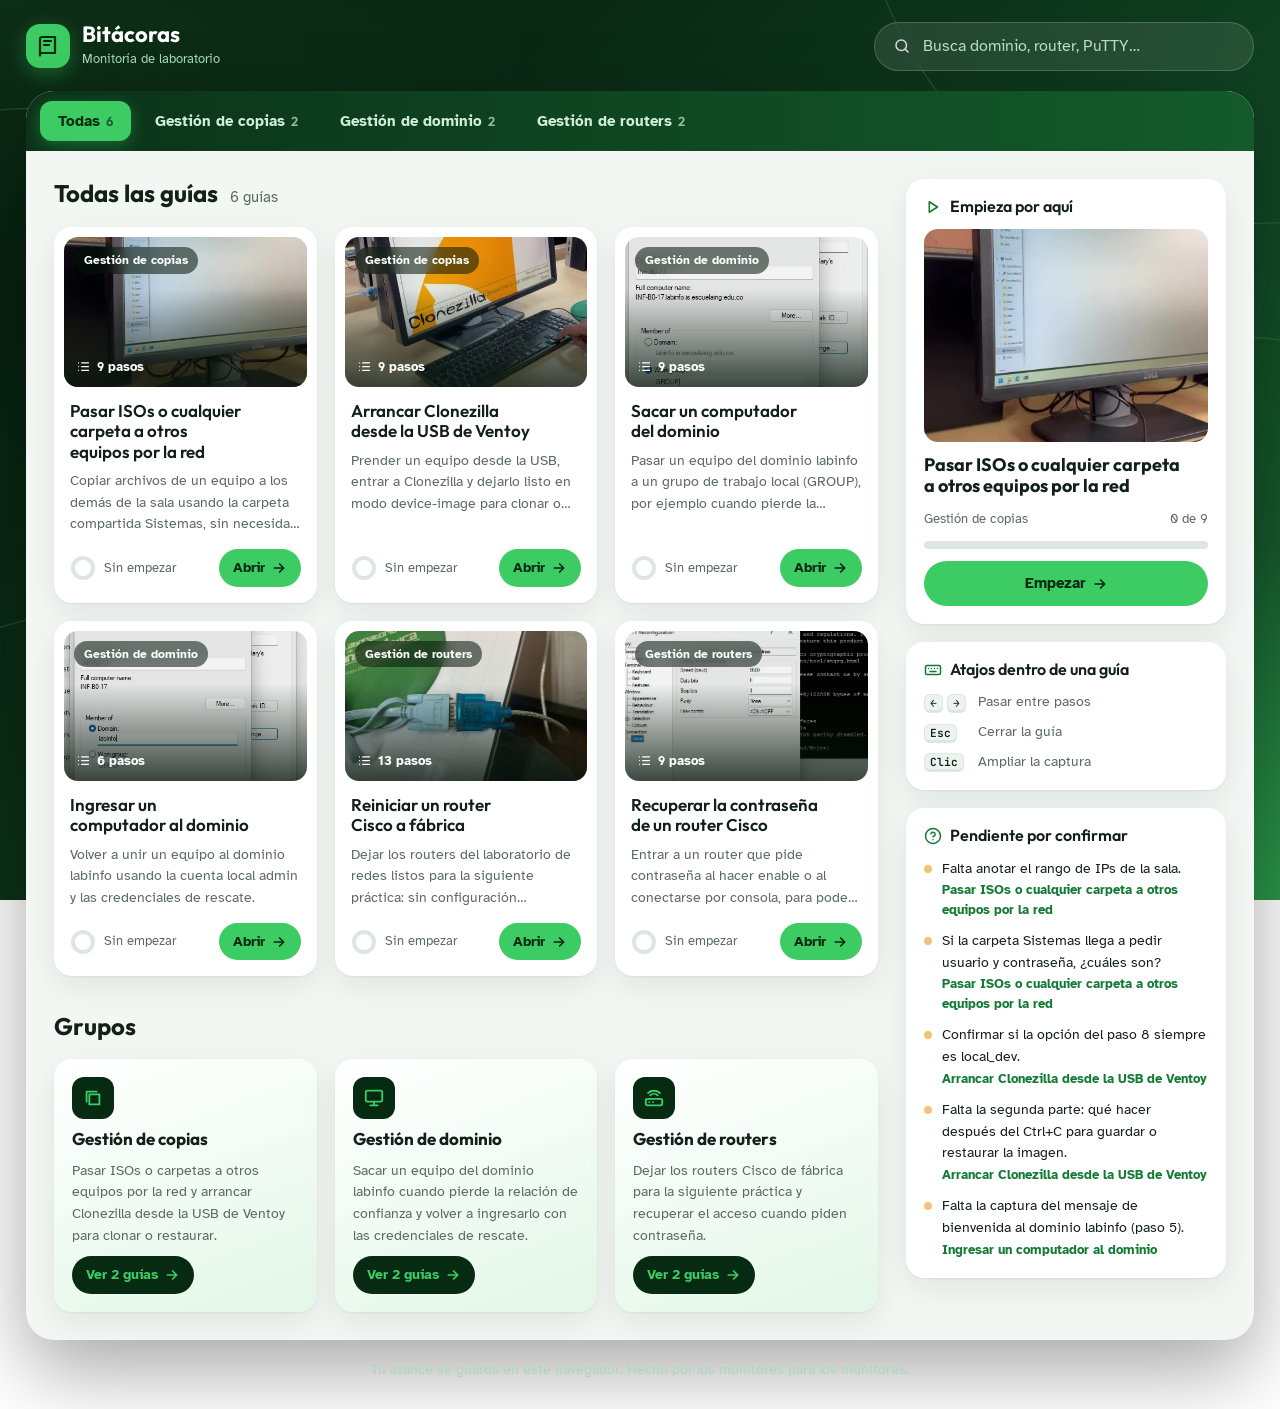
==== index.html @ 87f2be67 "first commit" ====
<!doctype html>
<html lang="es">
<head>
  <meta charset="utf-8">
  <meta name="viewport" content="width=device-width, initial-scale=1, viewport-fit=cover">
  <title>Bitácoras de Monitoría</title>
  <meta name="description" content="Guías paso a paso para los monitores del laboratorio.">
  <meta name="theme-color" content="#0a2614">
  <link rel="icon" href="img/icono.svg" type="image/svg+xml">
  <link rel="preconnect" href="https://fonts.googleapis.com">
  <link rel="preconnect" href="https://fonts.gstatic.com" crossorigin>
  <link rel="stylesheet" href="https://fonts.googleapis.com/css2?family=Outfit:wght@400;500;600;700&family=Atkinson+Hyperlegible:ital,wght@0,400;0,700;1,400&family=JetBrains+Mono:wght@400;600&display=swap">
  <link rel="stylesheet" href="css/styles.css">
</head>
<body>
  <svg class="lines" aria-hidden="true" viewBox="0 0 1440 900" preserveAspectRatio="none">
    <path d="M-40 640 C 300 520, 520 760, 900 560 S 1380 300, 1500 360"/>
    <path d="M980 -40 C 1060 180, 1240 240, 1480 220"/>
    <path d="M-60 120 C 180 60, 300 260, 520 180"/>
  </svg>

  <div class="shell">
    <header class="top">
      <a class="logo" href="#">
        <span class="logo-mark"><svg viewBox="0 0 24 24"><path d="M4 19.5V5a2 2 0 0 1 2-2h13v16H6a2 2 0 0 0-2 2.5Z"/><path d="M8 7h7M8 11h5"/></svg></span>
        <span class="logo-text"><b>Bitácoras</b><small>Monitoría de laboratorio</small></span>
      </a>
      <label class="search" for="q">
        <svg viewBox="0 0 24 24"><circle cx="11" cy="11" r="7"/><path d="m20 20-3.5-3.5"/></svg>
        <input id="q" type="search" placeholder="Busca dominio, router, PuTTY…" autocomplete="off">
      </label>
    </header>

    <div class="panel">
      <nav class="tabs" id="tabs" aria-label="Grupos de guías"></nav>

      <div class="panel-grid">
        <main class="main" id="main">
          <div class="sec-head">
            <h1 id="secTitle">Todas las guías</h1>
            <span id="secCount"></span>
          </div>
          <div class="cards" id="cards"></div>
          <p class="empty" id="empty" hidden>No encontré guías con eso. Prueba con otra palabra.</p>

          <div class="sec-head groups-head">
            <h2>Grupos</h2>
          </div>
          <div class="groups" id="groups"></div>
        </main>

        <aside class="side" id="side"></aside>
      </div>
    </div>

    <footer class="foot">Tu avance se guarda en este navegador. Hecho por los monitores para los monitores.</footer>
  </div>

  <!-- Visor de pasos -->
  <div class="viewer" id="viewer" hidden>
    <div class="viewer-backdrop" data-close></div>
    <section class="viewer-panel" role="dialog" aria-modal="true" aria-labelledby="vTitle">
      <header class="v-head">
        <div class="v-title">
          <span class="v-group" id="vGroup"></span>
          <h2 id="vTitle"></h2>
        </div>
        <button class="v-close" data-close aria-label="Cerrar guía">
          <svg viewBox="0 0 24 24"><path d="M6 6l12 12M18 6 6 18"/></svg>
        </button>
      </header>
      <div class="v-progress" id="vDots" aria-label="Pasos"></div>

      <div class="v-body">
        <div class="desk">
          <button class="arrow prev" id="vPrev" aria-label="Paso anterior"><svg viewBox="0 0 24 24"><path d="m15 18-6-6 6-6"/></svg></button>
          <div class="pc">
            <div class="monitor">
              <div class="screen" id="vScreen"></div>
              <span class="cam"></span>
              <span class="led"></span>
            </div>
            <div class="neck"></div>
            <div class="foot-base"></div>
          </div>
          <button class="arrow next" id="vNext" aria-label="Paso siguiente"><svg viewBox="0 0 24 24"><path d="m9 18 6-6-6-6"/></svg></button>
        </div>
        <div class="info" id="vInfo"></div>
      </div>

      <footer class="v-foot">
        <button class="btn ghost" id="vBack"><svg viewBox="0 0 24 24"><path d="m15 18-6-6 6-6"/></svg>Anterior</button>
        <span class="v-count" id="vCount"></span>
        <button class="btn primary" id="vFwd">Siguiente<svg viewBox="0 0 24 24"><path d="m9 18 6-6-6-6"/></svg></button>
      </footer>
    </section>
  </div>

  <!-- Captura ampliada -->
  <div class="zoom" id="zoom" hidden>
    <img id="zoomImg" alt="">
    <button class="v-close" id="zoomClose" aria-label="Cerrar captura"><svg viewBox="0 0 24 24"><path d="M6 6l12 12M18 6 6 18"/></svg></button>
  </div>

  <div class="toast" id="toast" role="status" aria-live="polite"></div>

  <script src="js/data.js"></script>
  <script src="js/app.js"></script>
</body>
</html>
---- css/styles.css ----
/* Bitácoras de Monitoría
   Fondo verde oscuro con degradado; panel claro con pestañas por grupo, tarjetas con foto y columna lateral;
   visor de pasos que sube desde abajo con un computador dibujado. */

:root {
  /* Color del laboratorio */
  --lab: #3dcc63;
  --lab-hover: #35b857;
  --lab-deep: #137a33;      /* verde para texto sobre fondo claro */
  --lab-ink: #072a12;       /* texto sobre el verde del laboratorio */
  --lab-soft: #e3f7e8;

  /* Fondo exterior */
  --bg-a: #06180c;
  --bg-b: #0d3a1d;
  --bg-c: #1b6a35;

  /* Panel */
  --panel: #f2f7f3;
  --surface: #ffffff;
  --ink: #13201a;
  --muted: #5b6b62;
  --line: #dde7e0;
  --chip: #edf3ef;

  --warn: #9a5a00;
  --warn-soft: #fff4df;
  --warn-line: #f0c477;
  --info: #2c5a85;
  --info-soft: #eaf2fa;

  --term: #07110b;
  --term-ink: #c9f7d6;

  --shadow: 0 1px 2px rgba(8, 30, 16, .06), 0 10px 30px rgba(8, 30, 16, .08);
  --r-lg: 28px;
  --r: 18px;

  --f-display: "Outfit", system-ui, sans-serif;
  --f-body: "Atkinson Hyperlegible", system-ui, -apple-system, "Segoe UI", sans-serif;
  --f-mono: "JetBrains Mono", ui-monospace, Consolas, monospace;
  color-scheme: light;
}

@media (prefers-color-scheme: dark) {
  :root {
    --lab-deep: #5fe083;
    --lab-soft: #13301d;
    --panel: #0f1813;
    --surface: #16221b;
    --ink: #e3ece6;
    --muted: #9aaba1;
    --line: #25352c;
    --chip: #1c2a22;
    --warn: #f3c46b;
    --warn-soft: #2a2213;
    --warn-line: #7a5a20;
    --info: #9cc3ea;
    --info-soft: #152231;
    --shadow: 0 0 0 1px var(--line);
    color-scheme: dark;
  }
}

/* ---------- Base ---------- */
*, *::before, *::after { box-sizing: border-box; }
html { -webkit-text-size-adjust: 100%; }
body {
  margin: 0;
  min-height: 100vh;
  font-family: var(--f-body);
  font-size: 16px;
  line-height: 1.55;
  color: var(--ink);
  background:
    radial-gradient(1200px 600px at 100% 100%, rgba(61, 204, 99, .45), transparent 60%),
    radial-gradient(900px 500px at 0% 0%, rgba(61, 204, 99, .12), transparent 60%),
    linear-gradient(135deg, var(--bg-a), var(--bg-b) 55%, var(--bg-c));
  background-attachment: fixed;
  overflow-x: hidden;
}
body.locked { overflow: hidden; }
h1, h2, h3, h4 { font-family: var(--f-display); margin: 0; line-height: 1.2; text-wrap: balance; }
p { margin: 0; }
a { color: var(--lab-deep); }
button { font: inherit; color: inherit; cursor: pointer; border: 0; background: none; padding: 0; }
svg { fill: none; stroke: currentColor; stroke-width: 2; stroke-linecap: round; stroke-linejoin: round; }
:focus-visible { outline: 3px solid var(--lab); outline-offset: 2px; border-radius: 8px; }
img { max-width: 100%; }

code {
  font-family: var(--f-mono); font-size: .86em;
  background: var(--lab-soft); color: var(--lab-deep);
  padding: .08em .38em; border-radius: 6px; overflow-wrap: anywhere;
}
kbd {
  font-family: var(--f-mono); font-size: .8em; font-weight: 600;
  background: var(--chip); border: 1px solid var(--line); border-bottom-width: 3px;
  border-radius: 6px; padding: .05em .45em; white-space: nowrap; color: var(--ink);
}
.ruta { display: inline-flex; flex-wrap: wrap; align-items: center; gap: 2px 4px; vertical-align: baseline; }
.ruta span { font-weight: 700; background: var(--chip); border: 1px solid var(--line); border-radius: 6px; padding: 0 .4em; font-size: .94em; }
.ruta svg { width: 12px; height: 12px; color: var(--muted); flex: none; stroke-width: 2.6; }

/* Líneas decorativas del fondo */
.lines { position: fixed; inset: 0; width: 100%; height: 100%; pointer-events: none; z-index: 0; }
.lines path { stroke: rgba(160, 255, 190, .16); stroke-width: 1.2; }

/* ---------- Estructura ---------- */
.shell {
  position: relative; z-index: 1;
  max-width: 1260px; margin: 0 auto;
  padding: 22px max(16px, env(safe-area-inset-right)) 28px max(16px, env(safe-area-inset-left));
  display: flex; flex-direction: column; gap: 20px;
}

.top { display: flex; align-items: center; gap: 16px; flex-wrap: wrap; justify-content: space-between; }
.logo { display: flex; align-items: center; gap: 12px; color: #fff; text-decoration: none; }
.logo-mark { width: 44px; height: 44px; border-radius: 14px; background: var(--lab); color: var(--lab-ink); display: grid; place-items: center; box-shadow: 0 6px 20px rgba(61, 204, 99, .35); }
.logo-mark svg { width: 24px; height: 24px; stroke-width: 2.2; }
.logo-text b { font-family: var(--f-display); font-size: 22px; font-weight: 700; display: block; line-height: 1.1; }
.logo-text small { color: #a8d9b8; font-size: 13px; }
.search {
  display: flex; align-items: center; gap: 10px; flex: 0 1 380px; min-width: 0;
  background: rgba(255, 255, 255, .1); border: 1px solid rgba(255, 255, 255, .18);
  border-radius: 99px; padding: 10px 18px; color: #fff; backdrop-filter: blur(8px);
}
.search svg { width: 18px; height: 18px; flex: none; opacity: .8; }
.search input { flex: 1; min-width: 0; border: 0; background: transparent; color: #fff; font: inherit; outline: none; }
.search input::placeholder { color: #b9dcc4; }
.search:focus-within { background: rgba(255, 255, 255, .16); border-color: var(--lab); }

.panel {
  background: var(--panel);
  border-radius: var(--r-lg);
  box-shadow: 0 30px 80px rgba(0, 0, 0, .35);
  overflow: hidden;
}

/* Pestañas por grupo, como la barra del menú de referencia */
.tabs {
  display: flex; gap: 6px; overflow-x: auto; scrollbar-width: none;
  background: linear-gradient(90deg, #0b3219, #145a2b);
  padding: 10px 14px;
}
.tabs::-webkit-scrollbar { display: none; }
.tab {
  flex: none; padding: 9px 18px; border-radius: 12px;
  color: #cfeeda; font-weight: 700; font-size: 14.5px; white-space: nowrap;
  transition: background .2s, color .2s;
}
.tab:hover { background: rgba(255, 255, 255, .08); color: #fff; }
.tab[aria-pressed="true"] { background: var(--lab); color: var(--lab-ink); box-shadow: 0 4px 16px rgba(61, 204, 99, .35); }
.tab b { font-family: var(--f-display); font-weight: 600; opacity: .7; margin-left: 6px; font-size: 13px; }

.panel-grid { display: grid; grid-template-columns: minmax(0, 1fr) 320px; gap: 28px; padding: 28px; }
.main { display: flex; flex-direction: column; gap: 18px; min-width: 0; }

.sec-head { display: flex; align-items: baseline; gap: 12px; }
.sec-head h1, .sec-head h2 { font-size: 24px; font-weight: 700; color: var(--ink); }
.sec-head span { color: var(--muted); font-size: 14.5px; }
.groups-head { margin-top: 18px; }

/* ---------- Tarjetas de guía ---------- */
.cards { display: grid; grid-template-columns: repeat(auto-fill, minmax(230px, 1fr)); gap: 18px; }
.card {
  display: flex; flex-direction: column; text-align: left;
  background: var(--surface); border-radius: var(--r); overflow: hidden;
  box-shadow: var(--shadow); transition: transform .2s, box-shadow .2s;
  animation: rise .4s both;
}
.card:hover { transform: translateY(-4px); box-shadow: 0 14px 34px rgba(8, 30, 16, .16); }
.cover { position: relative; height: 150px; margin: 10px 10px 0; border-radius: 14px; overflow: hidden; background: #0d1a12; }
.cover img { width: 100%; height: 100%; object-fit: cover; transition: transform .35s; }
.card:hover .cover img { transform: scale(1.05); }
.cover::after { content: ""; position: absolute; inset: 0; background: linear-gradient(180deg, rgba(4, 20, 10, .05) 35%, rgba(4, 20, 10, .78)); }
.cover-chip {
  position: absolute; top: 10px; left: 10px; z-index: 1;
  font-size: 12px; font-weight: 700; color: #fff;
  background: rgba(4, 20, 10, .55); backdrop-filter: blur(6px);
  padding: 4px 10px; border-radius: 99px;
}
.cover-steps { position: absolute; left: 12px; bottom: 10px; z-index: 1; color: #fff; font-size: 13px; font-weight: 700; display: flex; gap: 6px; align-items: center; }
.cover-steps svg { width: 15px; height: 15px; }
.card-body { display: flex; flex-direction: column; gap: 8px; padding: 14px 16px 16px; flex: 1; }
.card h3 { font-size: 17px; font-weight: 600; }
.card p { font-size: 14px; color: var(--muted); display: -webkit-box; -webkit-line-clamp: 3; -webkit-box-orient: vertical; overflow: hidden; }
.card-foot { display: flex; align-items: center; justify-content: space-between; gap: 10px; margin-top: auto; padding-top: 6px; }
.status { display: flex; align-items: center; gap: 8px; font-size: 13px; color: var(--muted); }
.ring { width: 26px; height: 26px; transform: rotate(-90deg); }
.ring .t { stroke: var(--line); }
.ring .v { stroke: var(--lab); transition: stroke-dashoffset .5s; }
.pill {
  text-decoration: none; white-space: nowrap;
  display: inline-flex; align-items: center; gap: 6px;
  background: var(--lab); color: var(--lab-ink);
  font-weight: 700; font-size: 14px; padding: 8px 14px; border-radius: 99px;
  transition: background .2s, transform .2s;
}
.pill:hover { background: var(--lab-hover); }
.pill svg { width: 16px; height: 16px; stroke-width: 2.6; }
.empty { color: var(--muted); padding: 30px 0; text-align: center; }

/* ---------- Grupos ---------- */
.groups { display: grid; grid-template-columns: repeat(auto-fill, minmax(230px, 1fr)); gap: 18px; }
.group {
  display: flex; flex-direction: column; gap: 10px; text-align: left;
  background: linear-gradient(160deg, var(--surface), var(--lab-soft));
  border-radius: var(--r); padding: 18px; box-shadow: var(--shadow);
}
.group-ico { width: 42px; height: 42px; border-radius: 12px; background: var(--lab-ink); color: var(--lab); display: grid; place-items: center; }
.group-ico svg { width: 22px; height: 22px; }
.group h3 { font-size: 17px; }
.group p { font-size: 14px; color: var(--muted); }
.group .pill { align-self: flex-start; margin-top: auto; background: var(--lab-ink); color: var(--lab); }
.group .pill:hover { background: #0e3a1b; }

/* ---------- Columna lateral ---------- */
.side { display: flex; flex-direction: column; gap: 18px; }
.side-card { background: var(--surface); border-radius: var(--r); padding: 18px; box-shadow: var(--shadow); display: flex; flex-direction: column; gap: 12px; }
.side-card h2 { font-size: 16px; font-weight: 600; display: flex; align-items: center; gap: 8px; }
.side-card h2 svg { width: 18px; height: 18px; color: var(--lab-deep); }
.feature-img { border-radius: 14px; overflow: hidden; aspect-ratio: 4 / 3; background: #0d1a12; }
.feature-img img { width: 100%; height: 100%; object-fit: cover; }
.feature h3 { font-size: 18px; }
.bar { height: 8px; border-radius: 99px; background: var(--line); overflow: hidden; }
.bar i { display: block; height: 100%; background: linear-gradient(90deg, #22a648, var(--lab)); border-radius: 99px; transition: width .4s; }
.feature .row { display: flex; justify-content: space-between; font-size: 13px; color: var(--muted); }
.feature .pill { justify-content: center; padding: 11px; font-size: 15px; }
.keys { display: grid; grid-template-columns: auto 1fr; gap: 8px 12px; align-items: center; font-size: 14px; color: var(--muted); }
.todo { margin: 0; padding: 0; list-style: none; display: flex; flex-direction: column; gap: 10px; }
.todo li { font-size: 14px; display: grid; grid-template-columns: 8px 1fr; gap: 10px; }
.todo li::before { content: ""; width: 8px; height: 8px; border-radius: 50%; background: var(--warn-line); margin-top: 7px; }
.todo a { display: block; font-size: 12.5px; font-weight: 700; text-decoration: none; margin-top: 2px; }

.foot { color: #a8d9b8; font-size: 13.5px; text-align: center; }

/* ---------- Visor de pasos ---------- */
.viewer { position: fixed; inset: 0; z-index: 50; display: grid; place-items: center; padding: 20px; }
.viewer[hidden] { display: none; }
.viewer-backdrop { position: absolute; inset: 0; background: rgba(3, 14, 7, .7); backdrop-filter: blur(6px); animation: fade .25s both; }
.viewer-panel {
  position: relative; width: min(1180px, 100%); height: min(780px, calc(100vh - 40px));
  background: var(--panel); border-radius: var(--r-lg);
  box-shadow: 0 40px 100px rgba(0, 0, 0, .5);
  display: flex; flex-direction: column; overflow: hidden;
  animation: up .38s cubic-bezier(.2, .8, .2, 1) both;
}
.v-head { display: flex; align-items: flex-start; gap: 16px; padding: 20px 24px 12px; }
.v-title { flex: 1; min-width: 0; display: flex; flex-direction: column; gap: 4px; }
.v-group { font-size: 13px; font-weight: 700; color: var(--lab-deep); text-transform: uppercase; letter-spacing: .06em; }
.v-title h2 { font-size: clamp(19px, 2.4vw, 25px); font-weight: 700; }
.v-close { width: 42px; height: 42px; border-radius: 50%; background: var(--chip); display: grid; place-items: center; flex: none; transition: background .2s; }
.v-close:hover { background: var(--line); }
.v-close svg { width: 20px; height: 20px; }

.v-progress { display: flex; gap: 5px; padding: 0 24px 14px; }
.v-progress button { flex: 1; height: 7px; border-radius: 99px; background: var(--line); transition: background .25s, transform .2s; }
.v-progress button:hover { transform: scaleY(1.5); }
.v-progress button.done { background: var(--lab); }
.v-progress button.edge { background: #b9e9c7; }
.v-progress button[aria-current="step"] { background: var(--lab-ink); }
@media (prefers-color-scheme: dark) { .v-progress button[aria-current="step"] { background: #fff; } .v-progress button.edge { background: #2d5a3b; } }

.v-body { flex: 1; min-height: 0; display: grid; grid-template-columns: minmax(0, 1.25fr) minmax(0, 1fr); gap: 8px; padding: 0 24px; }
.desk { position: relative; display: flex; align-items: center; justify-content: center; gap: 14px; min-width: 0; padding: 8px 0; }
.arrow {
  flex: none; width: 52px; height: 52px; border-radius: 50%;
  background: var(--lab); color: var(--lab-ink); display: grid; place-items: center;
  box-shadow: 0 8px 22px rgba(61, 204, 99, .4); transition: transform .2s, opacity .2s, background .2s;
}
.arrow:hover { transform: scale(1.08); background: var(--lab-hover); }
.arrow:disabled { opacity: .25; pointer-events: none; }
.arrow svg { width: 24px; height: 24px; stroke-width: 2.8; }

/* Computador dibujado */
.pc { flex: 1; min-width: 0; max-width: 680px; display: flex; flex-direction: column; align-items: center; }
.monitor {
  position: relative; width: 100%;
  background: linear-gradient(160deg, #343a37, #1b1f1d);
  border-radius: 20px; padding: 16px 16px 30px;
  box-shadow: 0 24px 50px rgba(0, 0, 0, .35), inset 0 1px 0 rgba(255, 255, 255, .08);
}
.screen {
  position: relative; aspect-ratio: 16 / 10; width: 100%;
  background: #040805; border-radius: 8px; overflow: hidden;
  box-shadow: inset 0 0 0 2px #0c0f0d;
}
.screen::after { /* reflejo del vidrio */
  content: ""; position: absolute; inset: 0; pointer-events: none;
  background: linear-gradient(115deg, rgba(255, 255, 255, .07) 0 30%, transparent 30.5%);
}
.cam { position: absolute; top: 6px; left: 50%; width: 5px; height: 5px; border-radius: 50%; background: #0b0d0c; transform: translateX(-50%); box-shadow: inset 0 0 1px #555; }
.led { position: absolute; right: 22px; bottom: 11px; width: 7px; height: 7px; border-radius: 50%; background: var(--lab); box-shadow: 0 0 10px var(--lab); }
.neck { width: 16%; height: 42px; background: linear-gradient(90deg, #262b28, #3b423e, #262b28); clip-path: polygon(18% 0, 82% 0, 100% 100%, 0 100%); }
.foot-base { width: 40%; height: 13px; border-radius: 12px 12px 5px 5px; background: linear-gradient(180deg, #3b423e, #1d211f); box-shadow: 0 10px 20px rgba(0, 0, 0, .25); }

/* Lo que aparece dentro de la pantalla */
.scr { position: absolute; inset: 0; animation: boot .35s both; }
.scr-img .blur { position: absolute; inset: -20px; width: calc(100% + 40px); height: calc(100% + 40px); object-fit: cover; filter: blur(18px) brightness(.45); }
.scr-img .main-img { position: absolute; inset: 0; width: 100%; height: 100%; object-fit: contain; cursor: zoom-in; }
.scr-zoom {
  position: absolute; right: 10px; bottom: 10px; z-index: 2;
  display: flex; align-items: center; gap: 6px;
  background: rgba(0, 0, 0, .6); color: #fff; font-size: 12.5px; font-weight: 700;
  padding: 5px 11px; border-radius: 99px;
}
.scr-zoom svg { width: 14px; height: 14px; }

.scr-term { background: var(--term); color: var(--term-ink); font-family: var(--f-mono); font-size: clamp(12px, 1.5vw, 16px); padding: 18px 20px; line-height: 1.7; overflow: hidden; }
.scr-term .bar-top { display: flex; gap: 6px; margin-bottom: 14px; }
.scr-term .bar-top i { width: 10px; height: 10px; border-radius: 50%; background: #29352e; }
.scr-term .bar-top span { margin-left: 8px; font-size: 12px; color: #6f8f79; }
.scr-term .pr { color: var(--lab); }
.caret { display: inline-block; width: .6em; height: 1.1em; background: var(--lab); vertical-align: -.2em; animation: blink 1s steps(1) infinite; }

.scr-wall {
  display: flex; flex-direction: column; justify-content: center; align-items: flex-start; gap: 12px;
  padding: 8% 9%; color: #fff;
  background:
    radial-gradient(600px 300px at 90% 110%, rgba(61, 204, 99, .55), transparent 60%),
    linear-gradient(135deg, #072414, #0f4524);
}
.scr-wall .big { font-family: var(--f-display); font-size: clamp(40px, 7vw, 84px); font-weight: 700; line-height: 1; color: var(--lab); }
.scr-wall h3 { font-size: clamp(16px, 2.2vw, 24px); max-width: 22ch; }
.scr-wall ul { margin: 0; padding: 0; list-style: none; display: flex; flex-direction: column; gap: 8px; font-size: clamp(12px, 1.4vw, 15px); }
.scr-wall li { display: grid; grid-template-columns: 20px 1fr; gap: 8px; }
.scr-wall li svg { width: 18px; height: 18px; color: var(--lab); stroke-width: 2.6; margin-top: 2px; }
.scr-wall .done-ico { width: clamp(56px, 9vw, 96px); height: clamp(56px, 9vw, 96px); border-radius: 50%; background: var(--lab); color: var(--lab-ink); display: grid; place-items: center; animation: pop .5s .1s both; }
.scr-wall .done-ico svg { width: 55%; height: 55%; stroke-width: 3; }
.scr-wall code { background: rgba(255, 255, 255, .12); color: #c9f7d6; }

/* Texto del paso */
.info { min-width: 0; overflow-y: auto; padding: 8px 4px 20px 12px; display: flex; flex-direction: column; gap: 14px; animation: slide .35s both; }
.info .eyebrow { font-family: var(--f-display); font-weight: 600; color: var(--lab-deep); font-size: 14px; }
.info h3 { font-size: clamp(21px, 2.4vw, 28px); font-weight: 700; }
.info .txt { font-size: 17px; }
.info ul { margin: 0; padding-left: 20px; display: flex; flex-direction: column; gap: 8px; }
.note { display: grid; grid-template-columns: 22px 1fr; gap: 10px; background: var(--warn-soft); border: 1px solid var(--warn-line); border-radius: 14px; padding: 12px 14px; font-size: 15px; }
.note svg { width: 20px; height: 20px; color: var(--warn); margin-top: 1px; }
.cmd { position: relative; background: var(--term); color: var(--term-ink); border-radius: 14px; padding: 14px 92px 14px 16px; font-family: var(--f-mono); font-size: 14.5px; line-height: 1.7; white-space: pre; overflow-x: auto; margin: 0; }
.copy { position: absolute; top: 9px; right: 9px; display: inline-flex; align-items: center; gap: 6px; font-family: var(--f-body); font-size: 13px; font-weight: 700; color: var(--term-ink); background: rgba(255, 255, 255, .1); padding: 5px 11px; border-radius: 9px; }
.copy:hover { background: rgba(255, 255, 255, .18); }
.copy.ok { background: var(--lab); color: var(--lab-ink); }
.copy svg { width: 15px; height: 15px; }
.check {
  align-self: flex-start; display: inline-flex; align-items: center; gap: 10px;
  border: 2px solid var(--line); border-radius: 99px; padding: 8px 16px 8px 8px; font-weight: 700; font-size: 14.5px;
  transition: border-color .2s, background .2s;
}
.check .box { width: 26px; height: 26px; border-radius: 50%; border: 2px solid var(--line); display: grid; place-items: center; transition: background .2s, border-color .2s; }
.check .box svg { width: 15px; height: 15px; stroke-width: 3; opacity: 0; color: var(--lab-ink); }
.check:hover { border-color: var(--lab); }
.check[aria-pressed="true"] { background: var(--lab-soft); border-color: var(--lab); }
.check[aria-pressed="true"] .box { background: var(--lab); border-color: var(--lab); }
.check[aria-pressed="true"] .box svg { opacity: 1; }
.box-ojo, .box-tbd { border-radius: 14px; padding: 14px 16px; display: flex; flex-direction: column; gap: 8px; font-size: 15px; }
.box-ojo { background: var(--warn-soft); border: 1px solid var(--warn-line); }
.box-ojo h4 { color: var(--warn); }
.box-tbd { background: var(--info-soft); }
.box-tbd h4 { color: var(--info); }
.box-ojo h4, .box-tbd h4 { font-size: 15px; display: flex; gap: 8px; align-items: center; }
.box-ojo h4 svg, .box-tbd h4 svg { width: 18px; height: 18px; }
.end-actions { display: flex; gap: 10px; flex-wrap: wrap; }

.v-foot { display: flex; align-items: center; justify-content: space-between; gap: 12px; padding: 14px 24px 18px; border-top: 1px solid var(--line); }
.v-count { font-family: var(--f-display); font-weight: 600; color: var(--muted); font-size: 14.5px; }
.btn { white-space: nowrap; display: inline-flex; align-items: center; gap: 8px; padding: 12px 20px; border-radius: 99px; font-weight: 700; font-size: 15px; transition: background .2s, opacity .2s; }
.btn svg { width: 18px; height: 18px; stroke-width: 2.6; }
.btn.primary { background: var(--lab); color: var(--lab-ink); }
.btn.primary:hover { background: var(--lab-hover); }
.btn.ghost { background: var(--chip); }
.btn.ghost:hover { background: var(--line); }
.btn:disabled { opacity: .35; pointer-events: none; }

/* Captura ampliada */
.zoom { position: fixed; inset: 0; z-index: 60; background: rgba(2, 8, 4, .92); display: grid; place-items: center; padding: 24px; animation: fade .2s both; cursor: zoom-out; }
.zoom[hidden] { display: none; }
.zoom img { max-width: 100%; max-height: 100%; border-radius: 12px; box-shadow: 0 20px 60px rgba(0, 0, 0, .5); }
.zoom .v-close { position: absolute; top: 16px; right: 16px; background: rgba(255, 255, 255, .14); color: #fff; }

.toast {
  position: fixed; left: 50%; bottom: 24px; z-index: 70; transform: translate(-50%, 20px); opacity: 0; pointer-events: none;
  background: var(--lab-ink); color: #fff; padding: 11px 18px; border-radius: 12px; font-weight: 700; font-size: 14.5px;
  box-shadow: 0 10px 30px rgba(0, 0, 0, .3); transition: opacity .25s, transform .25s;
}
.toast.show { opacity: 1; transform: translate(-50%, 0); }

/* ---------- Animaciones ---------- */
@keyframes rise { from { opacity: 0; transform: translateY(14px); } }
@keyframes up { from { opacity: 0; transform: translateY(60px) scale(.98); } }
@keyframes fade { from { opacity: 0; } }
@keyframes boot { from { opacity: 0; filter: brightness(2.2); } }
@keyframes slide { from { opacity: 0; transform: translateX(14px); } }
@keyframes blink { 50% { opacity: 0; } }
@keyframes pop { from { transform: scale(.4); opacity: 0; } 70% { transform: scale(1.1); } }

/* ---------- Pantallas medianas y celular ---------- */
@media (max-width: 1020px) {
  .panel-grid { grid-template-columns: 1fr; }
  .side { display: grid; grid-template-columns: repeat(auto-fit, minmax(260px, 1fr)); }
}
@media (max-width: 860px) {
  .viewer { padding: 0; }
  .viewer-panel { width: 100%; height: 100%; border-radius: 0; }
  .v-body { display: block; overflow-y: auto; padding: 0 16px; }
  .desk { padding: 4px 0 8px; }
  .arrow { display: none; }
  .pc { max-width: 520px; margin: 0 auto; }
  .info { overflow: visible; padding: 8px 0 20px; }
  .v-head { padding: 14px 16px 10px; }
  .v-progress { padding: 0 16px 12px; }
  .v-foot { padding: 12px 16px max(14px, env(safe-area-inset-bottom)); }
}
@media (max-width: 560px) {
  .panel-grid { padding: 18px 14px; }
  .panel { border-radius: 22px; }
  .search { flex-basis: 100%; }
  .cover { height: 170px; }
  .monitor { padding: 10px 10px 22px; border-radius: 14px; }
  .neck { height: 26px; }
  .btn { padding: 11px 16px; }
  .v-count { display: none; }
}
@media (prefers-reduced-motion: reduce) {
  *, *::before, *::after { animation: none !important; transition: none !important; }
}
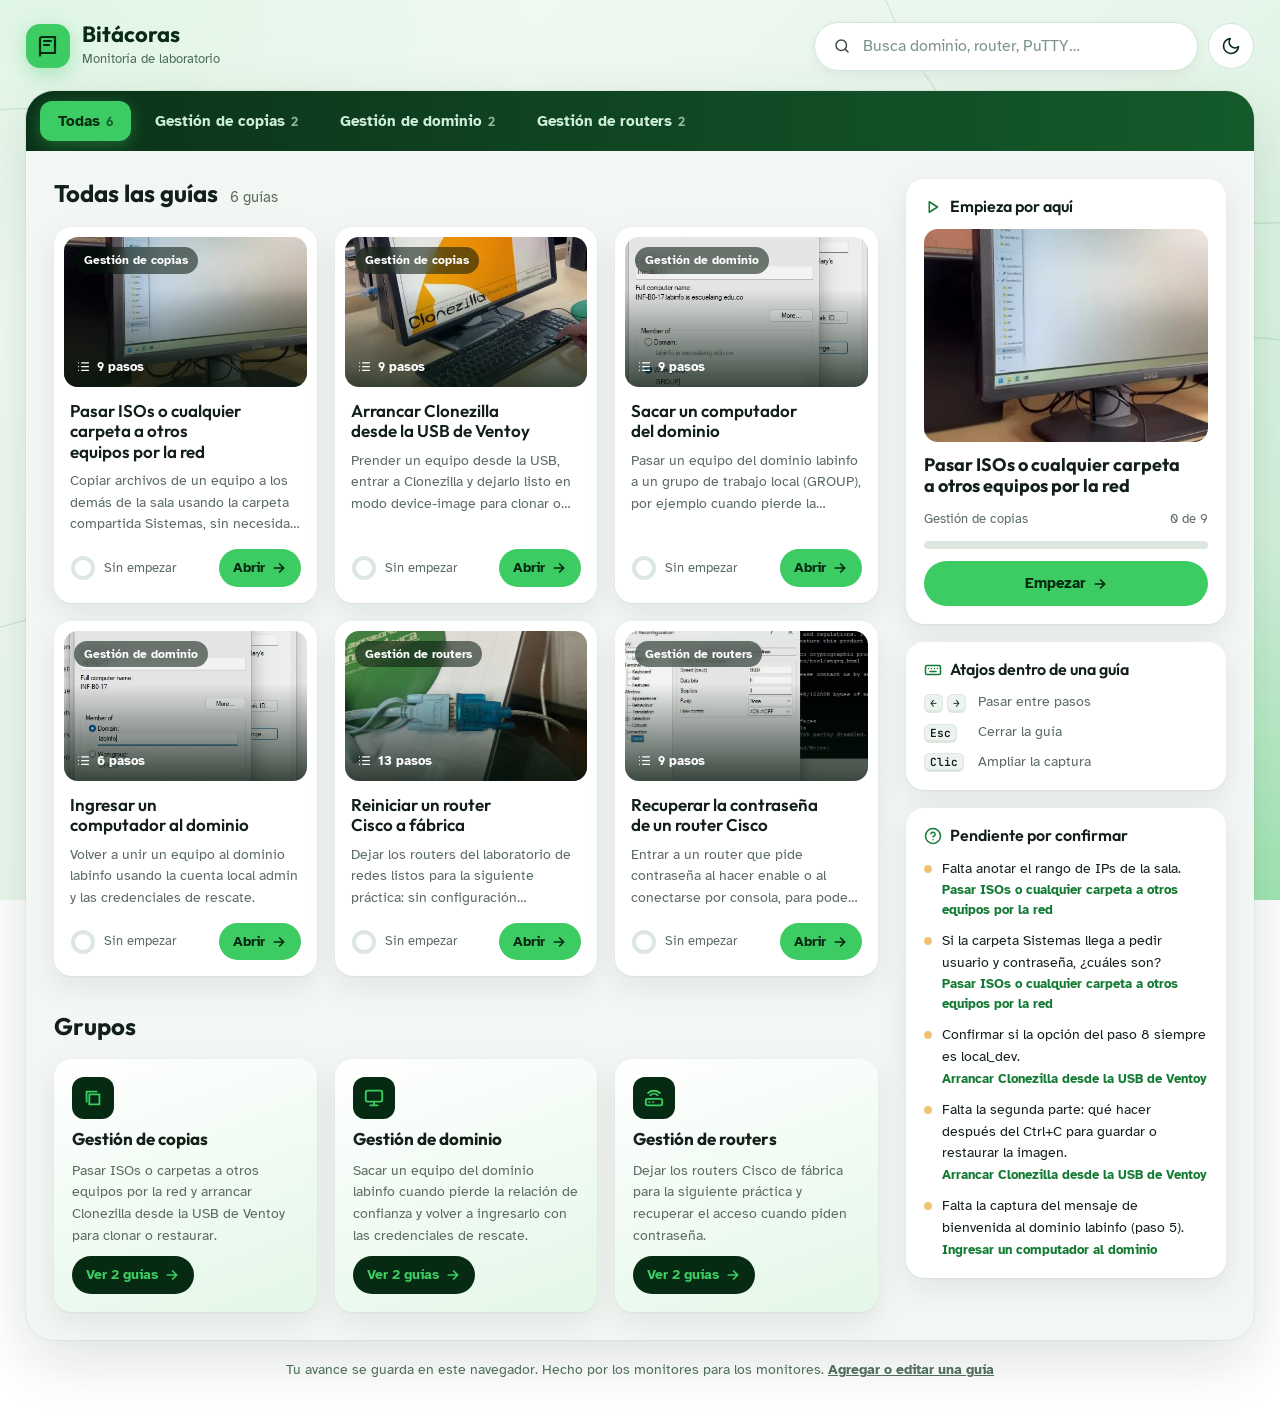
==== commit e8bc01fd: "light mode added" ====
--- a/index.html
+++ b/index.html
@@ -5,12 +5,16 @@
   <meta name="viewport" content="width=device-width, initial-scale=1, viewport-fit=cover">
   <title>Bitácoras de Monitoría</title>
   <meta name="description" content="Guías paso a paso para los monitores del laboratorio.">
-  <meta name="theme-color" content="#0a2614">
+  <meta name="theme-color" content="#e7f6eb">
   <link rel="icon" href="img/icono.svg" type="image/svg+xml">
   <link rel="preconnect" href="https://fonts.googleapis.com">
   <link rel="preconnect" href="https://fonts.gstatic.com" crossorigin>
   <link rel="stylesheet" href="https://fonts.googleapis.com/css2?family=Outfit:wght@400;500;600;700&family=Atkinson+Hyperlegible:ital,wght@0,400;0,700;1,400&family=JetBrains+Mono:wght@400;600&display=swap">
   <link rel="stylesheet" href="css/styles.css">
+  <script>
+    // Aplica el tema guardado antes de pintar la página, para que no parpadee
+    try { if (JSON.parse(localStorage.getItem("bm-tema")) === "dark") document.documentElement.dataset.theme = "dark"; } catch (e) {}
+  </script>
 </head>
 <body>
   <svg class="lines" aria-hidden="true" viewBox="0 0 1440 900" preserveAspectRatio="none">
@@ -25,10 +29,16 @@
         <span class="logo-mark"><svg viewBox="0 0 24 24"><path d="M4 19.5V5a2 2 0 0 1 2-2h13v16H6a2 2 0 0 0-2 2.5Z"/><path d="M8 7h7M8 11h5"/></svg></span>
         <span class="logo-text"><b>Bitácoras</b><small>Monitoría de laboratorio</small></span>
       </a>
-      <label class="search" for="q">
-        <svg viewBox="0 0 24 24"><circle cx="11" cy="11" r="7"/><path d="m20 20-3.5-3.5"/></svg>
-        <input id="q" type="search" placeholder="Busca dominio, router, PuTTY…" autocomplete="off">
-      </label>
+      <div class="top-right">
+        <label class="search" for="q">
+          <svg viewBox="0 0 24 24"><circle cx="11" cy="11" r="7"/><path d="m20 20-3.5-3.5"/></svg>
+          <input id="q" type="search" placeholder="Busca dominio, router, PuTTY…" autocomplete="off">
+        </label>
+        <button class="theme" id="themeBtn" aria-label="Cambiar a modo oscuro" title="Cambiar entre claro y oscuro">
+          <svg class="moon" viewBox="0 0 24 24"><path d="M21 12.8A9 9 0 1 1 11.2 3a7 7 0 0 0 9.8 9.8Z"/></svg>
+          <svg class="sun" viewBox="0 0 24 24"><circle cx="12" cy="12" r="4"/><path d="M12 2v2M12 20v2M4.9 4.9l1.4 1.4M17.7 17.7l1.4 1.4M2 12h2M20 12h2M4.9 19.1l1.4-1.4M17.7 6.3l1.4-1.4"/></svg>
+        </button>
+      </div>
     </header>
 
     <div class="panel">
@@ -53,7 +63,7 @@
       </div>
     </div>
 
-    <footer class="foot">Tu avance se guarda en este navegador. Hecho por los monitores para los monitores.</footer>
+    <footer class="foot">Tu avance se guarda en este navegador. Hecho por los monitores para los monitores. <a href="editor.html">Agregar o editar una guía</a></footer>
   </div>
 
   <!-- Visor de pasos -->
--- a/css/styles.css
+++ b/css/styles.css
@@ -1,5 +1,5 @@
 /* Bitácoras de Monitoría
-   Fondo verde oscuro con degradado; panel claro con pestañas por grupo, tarjetas con foto y columna lateral;
+   Tema claro por defecto (fondo verde muy suave) y tema oscuro con el botón de la luna (fondo verde oscuro); panel claro con pestañas por grupo, tarjetas con foto y columna lateral;
    visor de pasos que sube desde abajo con un computador dibujado. */
 
 :root {
@@ -10,10 +10,20 @@
   --lab-ink: #072a12;       /* texto sobre el verde del laboratorio */
   --lab-soft: #e3f7e8;
 
-  /* Fondo exterior */
-  --bg-a: #06180c;
-  --bg-b: #0d3a1d;
-  --bg-c: #1b6a35;
+  /* Fondo exterior (tema claro) */
+  --bg-a: #f6fbf7;
+  --bg-b: #e7f6eb;
+  --bg-c: #c9efd4;
+  --glow: rgba(61, 204, 99, .28);
+  --top-ink: #0b2a16;
+  --top-muted: #4d6e58;
+  --search-bg: #ffffff;
+  --search-line: #d3e5d8;
+  --search-ink: #13201a;
+  --search-ph: #7d9486;
+  --deco: rgba(19, 122, 51, .14);
+  --toggle-bg: #ffffff;
+  --panel-shadow: 0 20px 60px rgba(12, 60, 28, .14), 0 0 0 1px rgba(12, 60, 28, .05);
 
   /* Panel */
   --panel: #f2f7f3;
@@ -42,8 +52,21 @@
   color-scheme: light;
 }
 
-@media (prefers-color-scheme: dark) {
-  :root {
+/* Tema oscuro: se activa con el botón y queda guardado */
+:root[data-theme="dark"] {
+    --bg-a: #06180c;
+    --bg-b: #0d3a1d;
+    --bg-c: #1b6a35;
+    --glow: rgba(61, 204, 99, .45);
+    --top-ink: #ffffff;
+    --top-muted: #a8d9b8;
+    --search-bg: rgba(255, 255, 255, .1);
+    --search-line: rgba(255, 255, 255, .18);
+    --search-ink: #ffffff;
+    --search-ph: #b9dcc4;
+    --deco: rgba(160, 255, 190, .16);
+    --toggle-bg: rgba(255, 255, 255, .1);
+    --panel-shadow: 0 30px 80px rgba(0, 0, 0, .35);
     --lab-deep: #5fe083;
     --lab-soft: #13301d;
     --panel: #0f1813;
@@ -59,7 +82,6 @@
     --info-soft: #152231;
     --shadow: 0 0 0 1px var(--line);
     color-scheme: dark;
-  }
 }
 
 /* ---------- Base ---------- */
@@ -73,7 +95,7 @@
   line-height: 1.55;
   color: var(--ink);
   background:
-    radial-gradient(1200px 600px at 100% 100%, rgba(61, 204, 99, .45), transparent 60%),
+    radial-gradient(1200px 600px at 100% 100%, var(--glow), transparent 60%),
     radial-gradient(900px 500px at 0% 0%, rgba(61, 204, 99, .12), transparent 60%),
     linear-gradient(135deg, var(--bg-a), var(--bg-b) 55%, var(--bg-c));
   background-attachment: fixed;
@@ -104,7 +126,7 @@
 
 /* Líneas decorativas del fondo */
 .lines { position: fixed; inset: 0; width: 100%; height: 100%; pointer-events: none; z-index: 0; }
-.lines path { stroke: rgba(160, 255, 190, .16); stroke-width: 1.2; }
+.lines path { stroke: var(--deco); stroke-width: 1.2; }
 
 /* ---------- Estructura ---------- */
 .shell {
@@ -115,25 +137,39 @@
 }
 
 .top { display: flex; align-items: center; gap: 16px; flex-wrap: wrap; justify-content: space-between; }
-.logo { display: flex; align-items: center; gap: 12px; color: #fff; text-decoration: none; }
+.logo { display: flex; align-items: center; gap: 12px; color: var(--top-ink); text-decoration: none; }
 .logo-mark { width: 44px; height: 44px; border-radius: 14px; background: var(--lab); color: var(--lab-ink); display: grid; place-items: center; box-shadow: 0 6px 20px rgba(61, 204, 99, .35); }
 .logo-mark svg { width: 24px; height: 24px; stroke-width: 2.2; }
 .logo-text b { font-family: var(--f-display); font-size: 22px; font-weight: 700; display: block; line-height: 1.1; }
-.logo-text small { color: #a8d9b8; font-size: 13px; }
+.logo-text small { color: var(--top-muted); font-size: 13px; }
 .search {
   display: flex; align-items: center; gap: 10px; flex: 0 1 380px; min-width: 0;
-  background: rgba(255, 255, 255, .1); border: 1px solid rgba(255, 255, 255, .18);
-  border-radius: 99px; padding: 10px 18px; color: #fff; backdrop-filter: blur(8px);
+  background: var(--search-bg); border: 1px solid var(--search-line);
+  border-radius: 99px; padding: 10px 18px; color: var(--search-ink); backdrop-filter: blur(8px);
+  box-shadow: 0 4px 14px rgba(8, 30, 16, .06);
 }
 .search svg { width: 18px; height: 18px; flex: none; opacity: .8; }
-.search input { flex: 1; min-width: 0; border: 0; background: transparent; color: #fff; font: inherit; outline: none; }
-.search input::placeholder { color: #b9dcc4; }
-.search:focus-within { background: rgba(255, 255, 255, .16); border-color: var(--lab); }
+.search input { flex: 1; min-width: 0; border: 0; background: transparent; color: var(--search-ink); font: inherit; outline: none; }
+.search input::placeholder { color: var(--search-ph); }
+.search:focus-within { border-color: var(--lab); box-shadow: 0 0 0 3px rgba(61, 204, 99, .25); }
+.top-right { display: flex; align-items: center; justify-content: flex-end; gap: 10px; flex: 0 1 440px; min-width: 0; }
+.top-right .search { flex: 1; }
+.theme {
+  flex: none; width: 46px; height: 46px; border-radius: 50%;
+  background: var(--toggle-bg); border: 1px solid var(--search-line); color: var(--top-ink);
+  display: grid; place-items: center; transition: transform .2s, background .2s;
+}
+.theme:hover { transform: rotate(-12deg); }
+.theme svg { width: 20px; height: 20px; }
+.theme .sun { display: none; }
+:root[data-theme="dark"] .theme .sun { display: block; }
+:root[data-theme="dark"] .theme .moon { display: none; }
+.edit-link { color: var(--top-muted); }
 
 .panel {
   background: var(--panel);
   border-radius: var(--r-lg);
-  box-shadow: 0 30px 80px rgba(0, 0, 0, .35);
+  box-shadow: var(--panel-shadow);
   overflow: hidden;
 }
 
@@ -174,6 +210,9 @@
 .cover img { width: 100%; height: 100%; object-fit: cover; transition: transform .35s; }
 .card:hover .cover img { transform: scale(1.05); }
 .cover::after { content: ""; position: absolute; inset: 0; background: linear-gradient(180deg, rgba(4, 20, 10, .05) 35%, rgba(4, 20, 10, .78)); }
+.no-img { position: absolute; inset: 0; display: grid; place-items: center; color: var(--lab); background: radial-gradient(300px 160px at 80% 100%, rgba(61, 204, 99, .5), transparent 70%), linear-gradient(135deg, #072414, #0f4524); }
+.feature-img { position: relative; }
+.no-img svg { width: 56px; height: 56px; stroke-width: 1.6; }
 .cover-chip {
   position: absolute; top: 10px; left: 10px; z-index: 1;
   font-size: 12px; font-weight: 700; color: #fff;
@@ -233,7 +272,8 @@
 .todo li::before { content: ""; width: 8px; height: 8px; border-radius: 50%; background: var(--warn-line); margin-top: 7px; }
 .todo a { display: block; font-size: 12.5px; font-weight: 700; text-decoration: none; margin-top: 2px; }
 
-.foot { color: #a8d9b8; font-size: 13.5px; text-align: center; }
+.foot { color: var(--top-muted); font-size: 13.5px; text-align: center; }
+.foot a { color: inherit; font-weight: 700; }
 
 /* ---------- Visor de pasos ---------- */
 .viewer { position: fixed; inset: 0; z-index: 50; display: grid; place-items: center; padding: 20px; }
@@ -260,7 +300,8 @@
 .v-progress button.done { background: var(--lab); }
 .v-progress button.edge { background: #b9e9c7; }
 .v-progress button[aria-current="step"] { background: var(--lab-ink); }
-@media (prefers-color-scheme: dark) { .v-progress button[aria-current="step"] { background: #fff; } .v-progress button.edge { background: #2d5a3b; } }
+:root[data-theme="dark"] .v-progress button[aria-current="step"] { background: #fff; }
+:root[data-theme="dark"] .v-progress button.edge { background: #2d5a3b; }
 
 .v-body { flex: 1; min-height: 0; display: grid; grid-template-columns: minmax(0, 1.25fr) minmax(0, 1fr); gap: 8px; padding: 0 24px; }
 .desk { position: relative; display: flex; align-items: center; justify-content: center; gap: 14px; min-width: 0; padding: 8px 0; }
@@ -415,7 +456,7 @@
 @media (max-width: 560px) {
   .panel-grid { padding: 18px 14px; }
   .panel { border-radius: 22px; }
-  .search { flex-basis: 100%; }
+  .top-right { flex-basis: 100%; }
   .cover { height: 170px; }
   .monitor { padding: 10px 10px 22px; border-radius: 14px; }
   .neck { height: 26px; }
